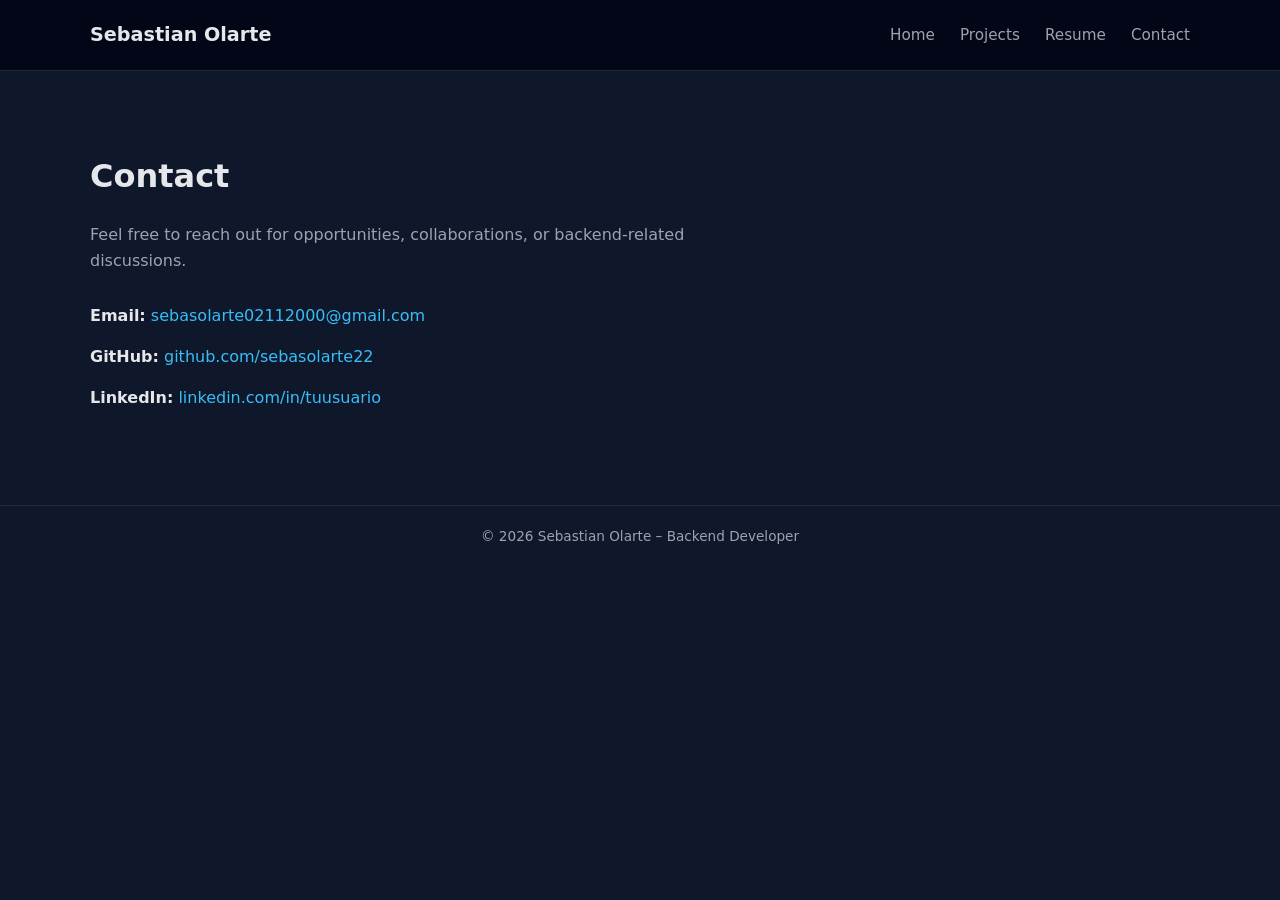
==== contact.html @ 6d6d3479 "initial portfolio" ====
<!DOCTYPE html>
<html lang="en">
<head>
  <meta charset="UTF-8" />
  <meta name="viewport" content="width=device-width, initial-scale=1.0" />
  <title>Contact | Sebastian Olarte</title>

  <link rel="stylesheet" href="css/main.css" />
</head>
<body>

  <!-- HEADER -->
  <header class="header">
    <div class="container header-content">
      <h1 class="logo">Sebastian Olarte</h1>

      <nav class="nav">
        <a href="index.html">Home</a>
        <a href="projects.html">Projects</a>
        <a href="resume.html">Resume</a>
        <a href="contact.html" class="active">Contact</a>
      </nav>
    </div>
  </header>

  <!-- CONTACT -->
  <section class="contact">
    <div class="container">
      <h2>Contact</h2>

      <p class="contact-text">
        Feel free to reach out for opportunities, collaborations,
        or backend-related discussions.
      </p>

      <ul class="contact-list">
        <li>
          <strong>Email:</strong>
          <a href="mailto:sebasolarte02112000@gmail.com">sebasolarte02112000@gmail.com</a>
        </li>
        <li>
          <strong>GitHub:</strong>
          <a href="https://github.com/sebasolarte22" target="_blank">
            github.com/sebasolarte22
          </a>

        </li>
        <li>
          <strong>LinkedIn:</strong>
          <a href="https://linkedin.com/in/tuusuario" target="_blank">
            linkedin.com/in/tuusuario
          </a>
        </li>
      </ul>
    </div>
  </section>

  <footer class="footer">
    <div class="container">
      <p>© 2026 Sebastian Olarte – Backend Developer</p>
    </div>
  </footer>

</body>
</html>
---- css/main.css ----
/* =========================
  RESET + BASE
========================= */
* {
  margin: 0;
  padding: 0;
  box-sizing: border-box;
}

body {
  font-family: system-ui, -apple-system, BlinkMacSystemFont, "Segoe UI", sans-serif;
  background-color: #0f172a;
  color: #e5e7eb;
  line-height: 1.6;
}

/* =========================
  CONTAINER
========================= */
.container {
  width: 90%;
  max-width: 1100px;
  margin: 0 auto;
}

/* =========================
  HEADER
========================= */
.header {
  background-color: #020617;
  border-bottom: 1px solid #1e293b;
}

.header-content {
  display: flex;
  justify-content: space-between;
  align-items: center;
  height: 70px;
}

.logo {
  font-size: 1.2rem;
  font-weight: 600;
  color: #e5e7eb;
}

/* =========================
  NAV
========================= */
.nav a {
  margin-left: 20px;
  text-decoration: none;
  color: #9ca3af;
  font-size: 0.95rem;
}

.nav a:hover {
  color: #38bdf8;
}

/* =========================
  LANGUAGE TOGGLE
========================= */
.lang-toggle button {
  background: none;
  border: 1px solid #1e293b;
  color: #9ca3af;
  padding: 4px 8px;
  margin-left: 5px;
  cursor: pointer;
  font-size: 0.8rem;
}

.lang-toggle button:hover {
  color: #38bdf8;
  border-color: #38bdf8;
}

/* =========================
  HERO
========================= */
.hero {
  padding: 100px 0;
}

.hero h2 {
  font-size: 2.5rem;
  margin-bottom: 20px;
}

.hero-text {
  max-width: 650px;
  font-size: 1.1rem;
  color: #e5e7eb;
  margin-bottom: 15px;
}

.hero-subtext {
  max-width: 650px;
  color: #9ca3af;
  margin-bottom: 30px;
}

/* =========================
  BUTTONS
========================= */
.btn {
  display: inline-block;
  padding: 10px 22px;
  border-radius: 6px;
  text-decoration: none;
  font-size: 0.95rem;
  margin-right: 10px;
}

.btn.primary {
  background-color: #38bdf8;
  color: #020617;
}

.btn.primary:hover {
  opacity: 0.9;
}

.btn.secondary {
  border: 1px solid #38bdf8;
  color: #38bdf8;
}

.btn.secondary:hover {
  background-color: #38bdf8;
  color: #020617;
}

/* =========================
  FOOTER
========================= */
.footer {
  border-top: 1px solid #1e293b;
  padding: 20px 0;
  text-align: center;
  color: #9ca3af;
  font-size: 0.85rem;
}

/* =========================
  LANGUAGE HANDLING
========================= */
.lang {
  display: none;
}

.lang.active {
  display: block
}

/* =========================
  PROJECTS
========================= */
.projects {
  padding: 80px 0;
}

.projects h2 {
  font-size: 2rem;
  margin-bottom: 40px;
}

.project-card {
  background-color: #020617;
  border: 1px solid #1e293b;
  border-radius: 8px;
  padding: 30px;
  margin-bottom: 30px;
}

.project-card h3 {
  margin-bottom: 15px;
}

.project-description {
  color: #e5e7eb;
  margin-bottom: 15px;
}

.project-tech {
  list-style: none;
  display: flex;
  flex-wrap: wrap;
  gap: 10px;
  margin-bottom: 15px;
}

.project-tech li {
  background-color: #0f172a;
  border: 1px solid #1e293b;
  padding: 5px 10px;
  font-size: 0.8rem;
  border-radius: 5px;
  color: #38bdf8;
}

.project-role {
  color: #9ca3af;
  margin-bottom: 15px;
}

.project-links a {
  margin-right: 10px;
}


/* =========================
  RESUME
========================= */
.resume {
  padding: 80px 0;
}

.resume h2 {
  font-size: 2rem;
  margin-bottom: 40px;
}

.resume-section {
  margin-bottom: 40px;
}

.resume-section h3 {
  margin-bottom: 15px;
  font-size: 1.2rem;
}

.skills-list {
  list-style: none;
  display: flex;
  flex-wrap: wrap;
  gap: 10px;
}

.skills-list li {
  background-color: #020617;
  border: 1px solid #1e293b;
  padding: 8px 12px;
  border-radius: 6px;
  font-size: 0.85rem;
  color: #38bdf8;
}

.experience-item h4 {
  margin-bottom: 5px;
}

.experience-item span {
  display: block;
  font-size: 0.85rem;
  color: #9ca3af;
  margin-bottom: 10px;
}

.experience-item ul {
  margin-left: 20px;
  color: #e5e7eb;
}

/* =========================
  CONTACT
========================= */
.contact {
  padding: 80px 0;
}

.contact h2 {
  font-size: 2rem;
  margin-bottom: 20px;
}

.contact-text {
  color: #9ca3af;
  margin-bottom: 30px;
  max-width: 600px;
}

.contact-list {
  list-style: none;
}

.contact-list li {
  margin-bottom: 15px;
  font-size: 1rem;
}

.contact-list a {
  color: #38bdf8;
  text-decoration: none;
}

.contact-list a:hover {
  text-decoration: underline;
}
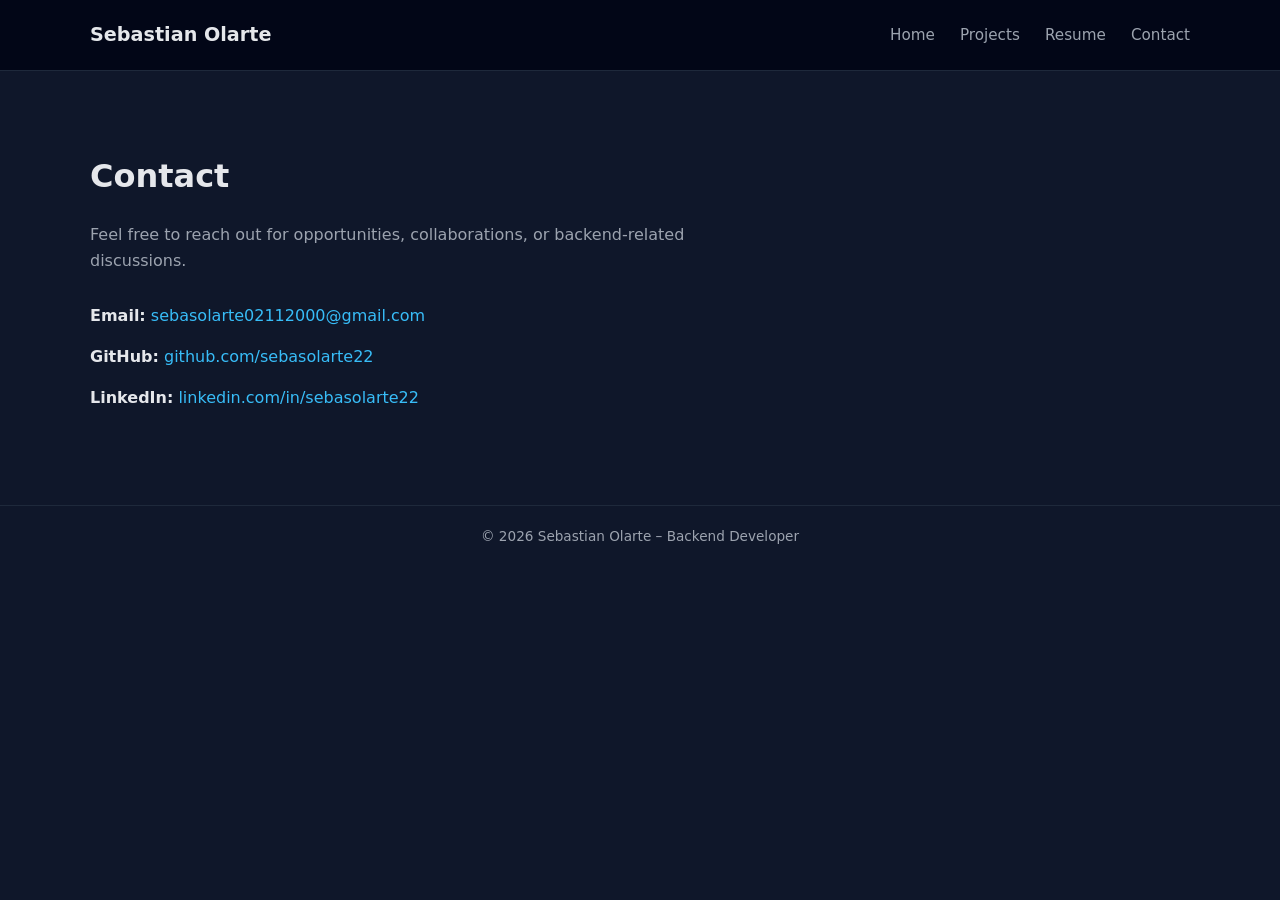
==== commit 41283948: "feat: all updated" ====
--- a/contact.html
+++ b/contact.html
@@ -47,8 +47,8 @@
         </li>
         <li>
           <strong>LinkedIn:</strong>
-          <a href="https://linkedin.com/in/tuusuario" target="_blank">
-            linkedin.com/in/tuusuario
+          <a href="https://www.linkedin.com/in/sebasolarte22/" target="_blank">
+            linkedin.com/in/sebasolarte22
           </a>
         </li>
       </ul>
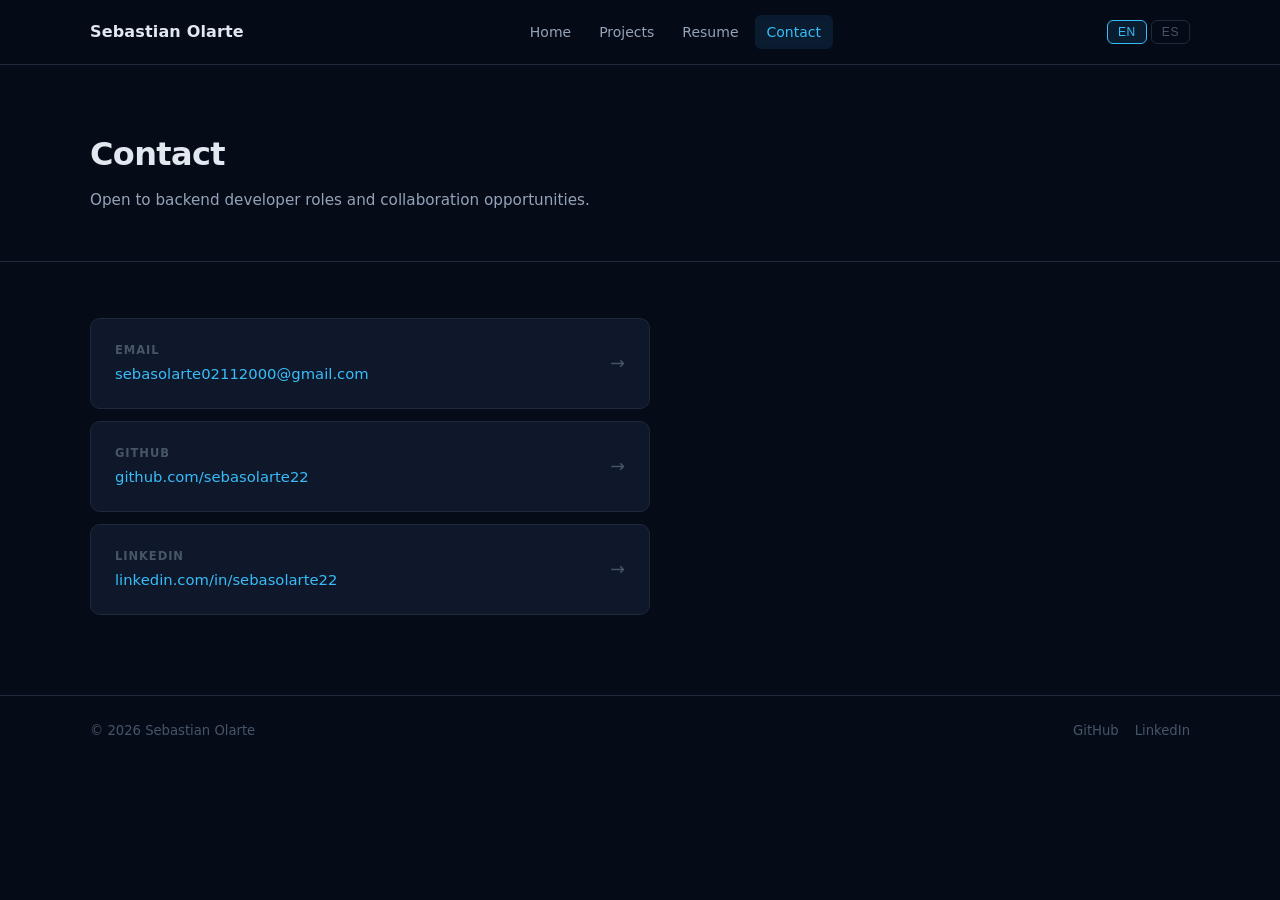
==== commit ed589e9d: "redesign: complete visual overhaul of portfolio - New design system with CSS custom properties (desi" ====
--- a/contact.html
+++ b/contact.html
@@ -4,62 +4,101 @@
   <meta charset="UTF-8" />
   <meta name="viewport" content="width=device-width, initial-scale=1.0" />
   <title>Contact | Sebastian Olarte</title>
-
   <link rel="stylesheet" href="css/main.css" />
+  <link rel="stylesheet" href="css/responsive.css" />
 </head>
 <body>
 
-  <!-- HEADER -->
   <header class="header">
     <div class="container header-content">
-      <h1 class="logo">Sebastian Olarte</h1>
-
+      <span class="logo">Sebastian Olarte</span>
       <nav class="nav">
         <a href="index.html">Home</a>
         <a href="projects.html">Projects</a>
         <a href="resume.html">Resume</a>
         <a href="contact.html" class="active">Contact</a>
       </nav>
+      <div class="lang-toggle">
+        <button data-lang="en">EN</button>
+        <button data-lang="es">ES</button>
+      </div>
     </div>
   </header>
 
-  <!-- CONTACT -->
-  <section class="contact">
+  <div class="page-header">
     <div class="container">
-      <h2>Contact</h2>
 
-      <p class="contact-text">
-        Feel free to reach out for opportunities, collaborations,
-        or backend-related discussions.
-      </p>
+      <div class="lang lang-en active">
+        <h2>Contact</h2>
+        <p>Open to backend developer roles and collaboration opportunities.</p>
+      </div>
 
-      <ul class="contact-list">
-        <li>
-          <strong>Email:</strong>
-          <a href="mailto:sebasolarte02112000@gmail.com">sebasolarte02112000@gmail.com</a>
-        </li>
-        <li>
-          <strong>GitHub:</strong>
-          <a href="https://github.com/sebasolarte22" target="_blank">
-            github.com/sebasolarte22
-          </a>
+      <div class="lang lang-es">
+        <h2>Contacto</h2>
+        <p>Abierto a roles de desarrollador backend y oportunidades de colaboracion.</p>
+      </div>
 
-        </li>
-        <li>
-          <strong>LinkedIn:</strong>
-          <a href="https://www.linkedin.com/in/sebasolarte22/" target="_blank">
-            linkedin.com/in/sebasolarte22
-          </a>
-        </li>
-      </ul>
+    </div>
+  </div>
+
+  <section class="contact-page">
+    <div class="container">
+
+      <div class="lang lang-en active">
+        <p class="contact-intro">
+          Feel free to reach out for job opportunities, project collaborations or backend-related discussions.
+          I am available via email and professional networks below.
+        </p>
+      </div>
+
+      <div class="lang lang-es">
+        <p class="contact-intro">
+          No dudes en comunicarte para oportunidades laborales, colaboraciones en proyectos o discusiones sobre backend.
+          Estoy disponible por correo electronico y en las redes profesionales indicadas.
+        </p>
+      </div>
+
+      <div class="contact-cards">
+
+        <a href="mailto:sebasolarte02112000@gmail.com" class="contact-card">
+          <div class="contact-card-content">
+            <span class="contact-type">Email</span>
+            <span class="contact-value">sebasolarte02112000@gmail.com</span>
+          </div>
+          <span class="contact-arrow">&#8594;</span>
+        </a>
+
+        <a href="https://github.com/sebasolarte22" target="_blank" rel="noopener noreferrer" class="contact-card">
+          <div class="contact-card-content">
+            <span class="contact-type">GitHub</span>
+            <span class="contact-value">github.com/sebasolarte22</span>
+          </div>
+          <span class="contact-arrow">&#8594;</span>
+        </a>
+
+        <a href="https://www.linkedin.com/in/sebasolarte22/" target="_blank" rel="noopener noreferrer" class="contact-card">
+          <div class="contact-card-content">
+            <span class="contact-type">LinkedIn</span>
+            <span class="contact-value">linkedin.com/in/sebasolarte22</span>
+          </div>
+          <span class="contact-arrow">&#8594;</span>
+        </a>
+
+      </div>
+
     </div>
   </section>
 
   <footer class="footer">
-    <div class="container">
-      <p>© 2026 Sebastian Olarte – Backend Developer</p>
+    <div class="container footer-inner">
+      <span class="footer-copy">© 2026 Sebastian Olarte</span>
+      <div class="footer-links">
+        <a href="https://github.com/sebasolarte22" target="_blank" rel="noopener noreferrer">GitHub</a>
+        <a href="https://www.linkedin.com/in/sebasolarte22/" target="_blank" rel="noopener noreferrer">LinkedIn</a>
+      </div>
     </div>
   </footer>
 
+  <script src="js/lang.js"></script>
 </body>
 </html>
--- a/css/main.css
+++ b/css/main.css
@@ -1,17 +1,61 @@
+/* =========================
+  DESIGN TOKENS
+========================= */
+:root {
+  --bg: #060b18;
+  --surface: #0c1325;
+  --card: #0f172a;
+  --card-hover: #131d30;
+  --border: #1e293b;
+  --border-hover: #2a3f5f;
+  --text: #e2e8f0;
+  --text-secondary: #94a3b8;
+  --text-muted: #475569;
+  --accent: #38bdf8;
+  --accent-soft: rgba(56, 189, 248, 0.1);
+  --accent-hover: #7dd3fc;
+  --green: #4ade80;
+  --green-soft: rgba(74, 222, 128, 0.1);
+  --radius: 10px;
+  --radius-sm: 6px;
+}
+
 /* =========================
   RESET + BASE
 ========================= */
-* {
+*,
+*::before,
+*::after {
   margin: 0;
   padding: 0;
   box-sizing: border-box;
 }
 
+html {
+  scroll-behavior: smooth;
+}
+
 body {
-  font-family: system-ui, -apple-system, BlinkMacSystemFont, "Segoe UI", sans-serif;
-  background-color: #0f172a;
-  color: #e5e7eb;
+  font-family: system-ui, -apple-system, BlinkMacSystemFont, "Segoe UI", Roboto, sans-serif;
+  background-color: var(--bg);
+  color: var(--text);
   line-height: 1.6;
+  -webkit-font-smoothing: antialiased;
+  -moz-osx-font-smoothing: grayscale;
+}
+
+a {
+  color: inherit;
+  text-decoration: none;
+}
+
+ul {
+  list-style: none;
+}
+
+img {
+  display: block;
+  max-width: 100%;
 }
 
 /* =========================
@@ -27,78 +71,102 @@
   HEADER
 ========================= */
 .header {
-  background-color: #020617;
-  border-bottom: 1px solid #1e293b;
+  position: sticky;
+  top: 0;
+  z-index: 100;
+  background-color: rgba(6, 11, 24, 0.8);
+  border-bottom: 1px solid var(--border);
+  backdrop-filter: blur(12px);
+  -webkit-backdrop-filter: blur(12px);
 }
 
 .header-content {
   display: flex;
   justify-content: space-between;
   align-items: center;
-  height: 70px;
+  height: 64px;
+  gap: 24px;
 }
 
 .logo {
-  font-size: 1.2rem;
+  font-size: 1rem;
   font-weight: 600;
-  color: #e5e7eb;
+  color: var(--text);
+  letter-spacing: 0.01em;
+  white-space: nowrap;
+  flex-shrink: 0;
 }
 
 /* =========================
   NAV
 ========================= */
+.nav {
+  display: flex;
+  align-items: center;
+  gap: 4px;
+}
+
 .nav a {
-  margin-left: 20px;
-  text-decoration: none;
-  color: #9ca3af;
-  font-size: 0.95rem;
+  padding: 6px 12px;
+  border-radius: var(--radius-sm);
+  font-size: 0.875rem;
+  color: var(--text-secondary);
+  transition: color 0.2s, background-color 0.2s;
 }
 
 .nav a:hover {
-  color: #38bdf8;
+  color: var(--text);
+  background-color: rgba(255, 255, 255, 0.04);
+}
+
+.nav a.active {
+  color: var(--accent);
+  background-color: var(--accent-soft);
 }
 
 /* =========================
   LANGUAGE TOGGLE
 ========================= */
+.lang-toggle {
+  display: flex;
+  align-items: center;
+  gap: 4px;
+  flex-shrink: 0;
+}
+
 .lang-toggle button {
   background: none;
-  border: 1px solid #1e293b;
-  color: #9ca3af;
-  padding: 4px 8px;
-  margin-left: 5px;
+  border: 1px solid var(--border);
+  color: var(--text-muted);
+  padding: 4px 10px;
+  border-radius: var(--radius-sm);
   cursor: pointer;
-  font-size: 0.8rem;
+  font-size: 0.75rem;
+  font-weight: 500;
+  letter-spacing: 0.05em;
+  transition: color 0.2s, border-color 0.2s, background-color 0.2s;
 }
 
 .lang-toggle button:hover {
-  color: #38bdf8;
-  border-color: #38bdf8;
-}
-
-/* =========================
-  HERO
-========================= */
-.hero {
-  padding: 100px 0;
-}
-
-.hero h2 {
-  font-size: 2.5rem;
-  margin-bottom: 20px;
-}
-
-.hero-text {
-  max-width: 650px;
-  font-size: 1.1rem;
-  color: #e5e7eb;
-  margin-bottom: 15px;
-}
-
-.hero-subtext {
-  max-width: 650px;
-  color: #9ca3af;
-  margin-bottom: 30px;
+  color: var(--accent);
+  border-color: var(--accent);
+}
+
+.lang-toggle button.active {
+  color: var(--accent);
+  border-color: var(--accent);
+  background-color: var(--accent-soft);
+}
+
+/* =========================
+  LANGUAGE HANDLING
+========================= */
+.lang {
+  display: none;
+}
+
+.lang.active {
+  display: block;
 }
 
 /* =========================
@@ -106,195 +174,834 @@
 ========================= */
 .btn {
   display: inline-block;
-  padding: 10px 22px;
-  border-radius: 6px;
-  text-decoration: none;
+  padding: 9px 20px;
+  border-radius: var(--radius-sm);
+  font-size: 0.875rem;
+  font-weight: 500;
+  cursor: pointer;
+  transition: all 0.2s;
+  white-space: nowrap;
+}
+
+.btn.primary {
+  background-color: var(--accent);
+  color: #020617;
+}
+
+.btn.primary:hover {
+  background-color: var(--accent-hover);
+}
+
+.btn.secondary {
+  border: 1px solid var(--border-hover);
+  color: var(--text-secondary);
+  background-color: transparent;
+}
+
+.btn.secondary:hover {
+  border-color: var(--accent);
+  color: var(--accent);
+  background-color: var(--accent-soft);
+}
+
+/* =========================
+  BADGE
+========================= */
+.badge {
+  display: inline-flex;
+  align-items: center;
+  gap: 6px;
+  padding: 5px 12px;
+  border-radius: 999px;
+  font-size: 0.75rem;
+  font-weight: 500;
+  border: 1px solid var(--border-hover);
+  background-color: var(--surface);
+  color: var(--text-secondary);
+  letter-spacing: 0.02em;
+}
+
+.badge .dot {
+  width: 6px;
+  height: 6px;
+  border-radius: 50%;
+  background-color: var(--green);
+  animation: pulse 2s ease-in-out infinite;
+}
+
+/* =========================
+  HERO
+========================= */
+.hero {
+  padding: 96px 0 80px;
+}
+
+.hero-grid {
+  display: grid;
+  grid-template-columns: 1fr 420px;
+  align-items: center;
+  gap: 64px;
+}
+
+.hero-text-col {
+  display: flex;
+  flex-direction: column;
+  gap: 20px;
+}
+
+.hero h1 {
+  font-size: 3rem;
+  font-weight: 700;
+  line-height: 1.15;
+  letter-spacing: -0.02em;
+  background: linear-gradient(135deg, #f1f5f9 0%, #38bdf8 55%, #818cf8 100%);
+  -webkit-background-clip: text;
+  -webkit-text-fill-color: transparent;
+  background-clip: text;
+}
+
+.hero-lead {
+  font-size: 1.075rem;
+  color: var(--text);
+  max-width: 520px;
+  line-height: 1.65;
+}
+
+.hero-sub {
+  font-size: 0.925rem;
+  color: var(--text-secondary);
+  max-width: 520px;
+  line-height: 1.7;
+}
+
+.hero-actions {
+  display: flex;
+  align-items: center;
+  gap: 12px;
+  flex-wrap: wrap;
+}
+
+.tech-tags {
+  display: flex;
+  flex-wrap: wrap;
+  gap: 8px;
+}
+
+.tech-tag {
+  font-size: 0.75rem;
+  color: var(--text-muted);
+  background-color: var(--surface);
+  border: 1px solid var(--border);
+  border-radius: var(--radius-sm);
+  padding: 3px 9px;
+}
+
+/* =========================
+  API CARD (hero visual)
+========================= */
+.hero-visual {
+  display: flex;
+  align-items: center;
+  justify-content: center;
+}
+
+.api-card {
+  background-color: var(--card);
+  border: 1px solid var(--border);
+  border-radius: var(--radius);
+  width: 100%;
+  max-width: 400px;
+  overflow: hidden;
+  box-shadow: 0 24px 64px rgba(0, 0, 0, 0.4), 0 0 0 1px rgba(56, 189, 248, 0.06);
+}
+
+.api-card-header {
+  display: flex;
+  align-items: center;
+  gap: 10px;
+  padding: 14px 18px;
+  border-bottom: 1px solid var(--border);
+  background-color: rgba(255, 255, 255, 0.02);
+}
+
+.api-card-dots {
+  display: flex;
+  gap: 6px;
+}
+
+.api-card-dots span {
+  width: 11px;
+  height: 11px;
+  border-radius: 50%;
+}
+
+.api-card-dots .dot-red { background-color: #f87171; }
+.api-card-dots .dot-yellow { background-color: #fbbf24; }
+.api-card-dots .dot-green { background-color: #4ade80; }
+
+.api-card-title {
+  font-size: 0.8rem;
+  color: var(--text-muted);
+  font-family: "SF Mono", "Fira Code", "Cascadia Code", monospace;
+  margin-left: 4px;
+}
+
+.api-card-body {
+  padding: 20px 18px;
+  display: flex;
+  flex-direction: column;
+  gap: 14px;
+}
+
+.api-stat-row {
+  display: flex;
+  justify-content: space-between;
+  align-items: center;
+  padding-bottom: 14px;
+  border-bottom: 1px solid var(--border);
+}
+
+.api-stat-row:last-child {
+  border-bottom: none;
+  padding-bottom: 0;
+}
+
+.api-stat-label {
+  font-size: 0.8rem;
+  color: var(--text-muted);
+  font-family: "SF Mono", "Fira Code", "Cascadia Code", monospace;
+}
+
+.api-stat-value {
+  font-size: 0.875rem;
+  font-weight: 600;
+  color: var(--text);
+  font-family: "SF Mono", "Fira Code", "Cascadia Code", monospace;
+}
+
+.api-stat-value.live {
+  color: var(--green);
+}
+
+.api-stat-value.docs-link {
+  color: var(--accent);
+}
+
+.api-card-footer {
+  padding: 14px 18px;
+  border-top: 1px solid var(--border);
+  display: flex;
+  align-items: center;
+  gap: 8px;
+  background-color: rgba(255, 255, 255, 0.015);
+}
+
+.api-pill {
+  font-size: 0.72rem;
+  padding: 3px 10px;
+  border-radius: 999px;
+  font-weight: 500;
+}
+
+.api-pill.live {
+  background-color: var(--green-soft);
+  color: var(--green);
+  border: 1px solid rgba(74, 222, 128, 0.25);
+}
+
+.api-pill.docs {
+  background-color: var(--accent-soft);
+  color: var(--accent);
+  border: 1px solid rgba(56, 189, 248, 0.25);
+}
+
+/* =========================
+  FEATURES SECTION
+========================= */
+.features {
+  padding: 64px 0 80px;
+  border-top: 1px solid var(--border);
+}
+
+.features-grid {
+  display: grid;
+  grid-template-columns: repeat(3, 1fr);
+  gap: 20px;
+}
+
+.feature-card {
+  background-color: var(--card);
+  border: 1px solid var(--border);
+  border-radius: var(--radius);
+  padding: 28px 24px;
+  transition: border-color 0.2s, background-color 0.2s, transform 0.2s;
+}
+
+.feature-card:hover {
+  border-color: var(--border-hover);
+  background-color: var(--card-hover);
+  transform: translateY(-3px);
+}
+
+.feature-icon {
+  width: 40px;
+  height: 40px;
+  border-radius: var(--radius-sm);
+  background-color: var(--accent-soft);
+  border: 1px solid rgba(56, 189, 248, 0.2);
+  display: flex;
+  align-items: center;
+  justify-content: center;
+  margin-bottom: 16px;
+}
+
+.feature-icon svg {
+  width: 18px;
+  height: 18px;
+  stroke: var(--accent);
+  fill: none;
+  stroke-width: 1.75;
+  stroke-linecap: round;
+  stroke-linejoin: round;
+}
+
+.feature-card h3 {
+  font-size: 0.975rem;
+  font-weight: 600;
+  color: var(--text);
+  margin-bottom: 8px;
+}
+
+.feature-card p {
+  font-size: 0.85rem;
+  color: var(--text-secondary);
+  line-height: 1.65;
+}
+
+/* =========================
+  PAGE HEADER
+========================= */
+.page-header {
+  padding: 64px 0 48px;
+  border-bottom: 1px solid var(--border);
+}
+
+.page-header h2 {
+  font-size: 2rem;
+  font-weight: 700;
+  letter-spacing: -0.02em;
+  color: var(--text);
+  margin-bottom: 8px;
+}
+
+.page-header p {
+  color: var(--text-secondary);
   font-size: 0.95rem;
-  margin-right: 10px;
-}
-
-.btn.primary {
-  background-color: #38bdf8;
-  color: #020617;
-}
-
-.btn.primary:hover {
-  opacity: 0.9;
-}
-
-.btn.secondary {
-  border: 1px solid #38bdf8;
-  color: #38bdf8;
-}
-
-.btn.secondary:hover {
-  background-color: #38bdf8;
-  color: #020617;
+}
+
+/* =========================
+  PROJECTS PAGE
+========================= */
+.projects {
+  padding: 56px 0 80px;
+}
+
+.project-featured {
+  position: relative;
+  background-color: var(--card);
+  border: 1px solid var(--border);
+  border-radius: var(--radius);
+  padding: 36px 32px;
+  margin-bottom: 40px;
+  overflow: hidden;
+  transition: border-color 0.2s, transform 0.2s;
+}
+
+.project-featured::before {
+  content: "";
+  display: block;
+  position: absolute;
+  top: 0;
+  left: 0;
+  right: 0;
+  height: 3px;
+  background: linear-gradient(90deg, #38bdf8, #818cf8);
+}
+
+.project-featured:hover {
+  border-color: var(--border-hover);
+  transform: translateY(-2px);
+}
+
+.project-featured-top {
+  display: flex;
+  align-items: center;
+  gap: 12px;
+  margin-bottom: 16px;
+}
+
+.project-featured h3 {
+  font-size: 1.35rem;
+  font-weight: 700;
+  color: var(--text);
+}
+
+.project-featured > p {
+  color: var(--text-secondary);
+  font-size: 0.925rem;
+  margin-bottom: 28px;
+  max-width: 760px;
+  line-height: 1.65;
+}
+
+.project-body {
+  display: grid;
+  grid-template-columns: 1fr 1fr;
+  gap: 32px;
+  margin-bottom: 28px;
+}
+
+.project-features {
+  display: flex;
+  flex-direction: column;
+  gap: 10px;
+}
+
+.project-features h4 {
+  font-size: 0.775rem;
+  font-weight: 600;
+  color: var(--text-muted);
+  text-transform: uppercase;
+  letter-spacing: 0.08em;
+  margin-bottom: 4px;
+}
+
+.project-features li {
+  font-size: 0.85rem;
+  color: var(--text-secondary);
+  padding-left: 18px;
+  position: relative;
+  line-height: 1.5;
+}
+
+.project-features li::before {
+  content: "\2192";
+  position: absolute;
+  left: 0;
+  color: var(--accent);
+  font-size: 0.8rem;
+}
+
+.project-metrics {
+  display: flex;
+  flex-direction: column;
+  gap: 16px;
+}
+
+.project-metrics h4 {
+  font-size: 0.775rem;
+  font-weight: 600;
+  color: var(--text-muted);
+  text-transform: uppercase;
+  letter-spacing: 0.08em;
+  margin-bottom: 4px;
+}
+
+.metrics-row {
+  display: flex;
+  gap: 20px;
+}
+
+.metric {
+  background-color: var(--surface);
+  border: 1px solid var(--border);
+  border-radius: var(--radius-sm);
+  padding: 16px 20px;
+  flex: 1;
+  text-align: center;
+}
+
+.metric-value {
+  font-size: 1.75rem;
+  font-weight: 700;
+  color: var(--accent);
+  display: block;
+  line-height: 1;
+  margin-bottom: 4px;
+}
+
+.metric-label {
+  font-size: 0.72rem;
+  color: var(--text-muted);
+  text-transform: uppercase;
+  letter-spacing: 0.06em;
+}
+
+.project-tech-tags {
+  display: flex;
+  flex-wrap: wrap;
+  gap: 8px;
+  margin-bottom: 24px;
+}
+
+.project-tech-tags li {
+  font-size: 0.775rem;
+  color: var(--accent);
+  background-color: var(--accent-soft);
+  border: 1px solid rgba(56, 189, 248, 0.2);
+  padding: 3px 10px;
+  border-radius: var(--radius-sm);
+}
+
+.project-links {
+  display: flex;
+  align-items: center;
+  gap: 12px;
+  flex-wrap: wrap;
+}
+
+/* STATUS BADGES */
+.status-badge {
+  display: inline-flex;
+  align-items: center;
+  gap: 6px;
+  font-size: 0.72rem;
+  font-weight: 600;
+  padding: 3px 10px;
+  border-radius: 999px;
+  letter-spacing: 0.04em;
+  text-transform: uppercase;
+}
+
+.status-badge.live {
+  background-color: var(--green-soft);
+  color: var(--green);
+  border: 1px solid rgba(74, 222, 128, 0.25);
+}
+
+.status-badge.live .pulse-dot {
+  width: 6px;
+  height: 6px;
+  border-radius: 50%;
+  background-color: var(--green);
+  animation: pulse 2s ease-in-out infinite;
+}
+
+.status-badge.local {
+  background-color: rgba(71, 85, 105, 0.15);
+  color: var(--text-muted);
+  border: 1px solid rgba(71, 85, 105, 0.3);
+}
+
+/* PROJECTS GRID */
+.projects-grid {
+  display: grid;
+  grid-template-columns: repeat(2, 1fr);
+  gap: 20px;
+}
+
+.project-card {
+  background-color: var(--card);
+  border: 1px solid var(--border);
+  border-radius: var(--radius);
+  padding: 28px 24px;
+  display: flex;
+  flex-direction: column;
+  gap: 16px;
+  transition: border-color 0.2s, background-color 0.2s, transform 0.2s;
+}
+
+.project-card:hover {
+  border-color: var(--border-hover);
+  background-color: var(--card-hover);
+  transform: translateY(-3px);
+}
+
+.project-card-top {
+  display: flex;
+  align-items: center;
+  gap: 10px;
+}
+
+.project-card h3 {
+  font-size: 1.05rem;
+  font-weight: 600;
+  color: var(--text);
+}
+
+.project-card p {
+  font-size: 0.875rem;
+  color: var(--text-secondary);
+  line-height: 1.65;
+  flex: 1;
+}
+
+/* =========================
+  RESUME PAGE
+========================= */
+.resume-page {
+  padding: 56px 0 80px;
+}
+
+.resume-block {
+  margin-bottom: 48px;
+}
+
+.resume-block-title {
+  font-size: 0.75rem;
+  font-weight: 600;
+  text-transform: uppercase;
+  letter-spacing: 0.1em;
+  color: var(--text-muted);
+  margin-bottom: 20px;
+  padding-bottom: 10px;
+  border-bottom: 1px solid var(--border);
+}
+
+.profile-text {
+  color: var(--text-secondary);
+  font-size: 0.925rem;
+  line-height: 1.75;
+  max-width: 700px;
+}
+
+/* SKILL GROUPS */
+.skill-groups {
+  display: flex;
+  flex-direction: column;
+  gap: 16px;
+}
+
+.skill-group {
+  display: flex;
+  align-items: flex-start;
+  gap: 24px;
+}
+
+.skill-group-label {
+  font-size: 0.8rem;
+  color: var(--text-muted);
+  width: 180px;
+  flex-shrink: 0;
+  padding-top: 4px;
+  font-weight: 500;
+}
+
+.skill-chips {
+  display: flex;
+  flex-wrap: wrap;
+  gap: 8px;
+  flex: 1;
+}
+
+.chip {
+  font-size: 0.8rem;
+  color: var(--text-secondary);
+  background-color: var(--surface);
+  border: 1px solid var(--border);
+  padding: 4px 12px;
+  border-radius: var(--radius-sm);
+}
+
+.chip.primary {
+  color: var(--accent);
+  background-color: var(--accent-soft);
+  border-color: rgba(56, 189, 248, 0.25);
+  font-weight: 500;
+}
+
+/* EXPERIENCE */
+.experience-item {
+  background-color: var(--card);
+  border: 1px solid var(--border);
+  border-radius: var(--radius);
+  padding: 28px 24px;
+}
+
+.experience-item h4 {
+  font-size: 1rem;
+  font-weight: 600;
+  color: var(--text);
+  margin-bottom: 4px;
+}
+
+.experience-meta {
+  display: block;
+  font-size: 0.825rem;
+  color: var(--accent);
+  margin-bottom: 16px;
+}
+
+.experience-list {
+  list-style: disc;
+  margin-left: 20px;
+  display: flex;
+  flex-direction: column;
+  gap: 8px;
+}
+
+.experience-list li {
+  font-size: 0.875rem;
+  color: var(--text-secondary);
+  line-height: 1.6;
+}
+
+/* EDUCATION */
+.education-card {
+  background-color: var(--card);
+  border: 1px solid var(--border);
+  border-radius: var(--radius);
+  padding: 24px;
+}
+
+.education-card h4 {
+  font-size: 0.975rem;
+  font-weight: 600;
+  color: var(--text);
+  margin-bottom: 4px;
+}
+
+.education-card span {
+  font-size: 0.85rem;
+  color: var(--text-muted);
+}
+
+/* LANGUAGES */
+.languages-list {
+  display: flex;
+  flex-direction: column;
+  gap: 10px;
+}
+
+.language-item {
+  display: flex;
+  align-items: center;
+  gap: 12px;
+}
+
+.language-name {
+  font-size: 0.9rem;
+  color: var(--text);
+  font-weight: 500;
+  width: 100px;
+}
+
+.language-level {
+  font-size: 0.825rem;
+  color: var(--text-muted);
+}
+
+/* =========================
+  CONTACT PAGE
+========================= */
+.contact-page {
+  padding: 56px 0 80px;
+}
+
+.contact-intro {
+  color: var(--text-secondary);
+  font-size: 0.95rem;
+  margin-bottom: 40px;
+  max-width: 560px;
+  line-height: 1.7;
+}
+
+.contact-cards {
+  display: flex;
+  flex-direction: column;
+  gap: 12px;
+}
+
+.contact-card {
+  display: flex;
+  align-items: center;
+  justify-content: space-between;
+  background-color: var(--card);
+  border: 1px solid var(--border);
+  border-radius: var(--radius);
+  padding: 22px 24px;
+  transition: border-color 0.2s, background-color 0.2s, transform 0.2s;
+  max-width: 560px;
+}
+
+.contact-card:hover {
+  border-color: var(--border-hover);
+  background-color: var(--card-hover);
+  transform: translateX(4px);
+}
+
+.contact-card-content {
+  display: flex;
+  flex-direction: column;
+  gap: 3px;
+}
+
+.contact-type {
+  font-size: 0.72rem;
+  font-weight: 600;
+  text-transform: uppercase;
+  letter-spacing: 0.08em;
+  color: var(--text-muted);
+}
+
+.contact-value {
+  font-size: 0.925rem;
+  color: var(--accent);
+  font-weight: 500;
+}
+
+.contact-arrow {
+  color: var(--text-muted);
+  font-size: 1.1rem;
+  transition: color 0.2s, transform 0.2s;
+  flex-shrink: 0;
+}
+
+.contact-card:hover .contact-arrow {
+  color: var(--accent);
+  transform: translateX(3px);
 }
 
 /* =========================
   FOOTER
 ========================= */
 .footer {
-  border-top: 1px solid #1e293b;
-  padding: 20px 0;
-  text-align: center;
-  color: #9ca3af;
-  font-size: 0.85rem;
-}
-
-/* =========================
-  LANGUAGE HANDLING
-========================= */
-.lang {
-  display: none;
-}
-
-.lang.active {
-  display: block
-}
-
-/* =========================
-  PROJECTS
-========================= */
-.projects {
-  padding: 80px 0;
-}
-
-.projects h2 {
-  font-size: 2rem;
-  margin-bottom: 40px;
-}
-
-.project-card {
-  background-color: #020617;
-  border: 1px solid #1e293b;
-  border-radius: 8px;
-  padding: 30px;
-  margin-bottom: 30px;
-}
-
-.project-card h3 {
-  margin-bottom: 15px;
-}
-
-.project-description {
-  color: #e5e7eb;
-  margin-bottom: 15px;
-}
-
-.project-tech {
-  list-style: none;
-  display: flex;
-  flex-wrap: wrap;
-  gap: 10px;
-  margin-bottom: 15px;
-}
-
-.project-tech li {
-  background-color: #0f172a;
-  border: 1px solid #1e293b;
-  padding: 5px 10px;
-  font-size: 0.8rem;
-  border-radius: 5px;
-  color: #38bdf8;
-}
-
-.project-role {
-  color: #9ca3af;
-  margin-bottom: 15px;
-}
-
-.project-links a {
-  margin-right: 10px;
-}
-
-
-/* =========================
-  RESUME
-========================= */
-.resume {
-  padding: 80px 0;
-}
-
-.resume h2 {
-  font-size: 2rem;
-  margin-bottom: 40px;
-}
-
-.resume-section {
-  margin-bottom: 40px;
-}
-
-.resume-section h3 {
-  margin-bottom: 15px;
-  font-size: 1.2rem;
-}
-
-.skills-list {
-  list-style: none;
-  display: flex;
-  flex-wrap: wrap;
-  gap: 10px;
-}
-
-.skills-list li {
-  background-color: #020617;
-  border: 1px solid #1e293b;
-  padding: 8px 12px;
-  border-radius: 6px;
-  font-size: 0.85rem;
-  color: #38bdf8;
-}
-
-.experience-item h4 {
-  margin-bottom: 5px;
-}
-
-.experience-item span {
-  display: block;
-  font-size: 0.85rem;
-  color: #9ca3af;
-  margin-bottom: 10px;
-}
-
-.experience-item ul {
-  margin-left: 20px;
-  color: #e5e7eb;
-}
-
-/* =========================
-  CONTACT
-========================= */
-.contact {
-  padding: 80px 0;
-}
-
-.contact h2 {
-  font-size: 2rem;
-  margin-bottom: 20px;
-}
-
-.contact-text {
-  color: #9ca3af;
-  margin-bottom: 30px;
-  max-width: 600px;
-}
-
-.contact-list {
-  list-style: none;
-}
-
-.contact-list li {
-  margin-bottom: 15px;
-  font-size: 1rem;
-}
-
-.contact-list a {
-  color: #38bdf8;
-  text-decoration: none;
-}
-
-.contact-list a:hover {
-  text-decoration: underline;
-}
+  border-top: 1px solid var(--border);
+  padding: 24px 0;
+}
+
+.footer-inner {
+  display: flex;
+  align-items: center;
+  justify-content: space-between;
+  gap: 16px;
+}
+
+.footer-copy {
+  font-size: 0.825rem;
+  color: var(--text-muted);
+}
+
+.footer-links {
+  display: flex;
+  align-items: center;
+  gap: 16px;
+}
+
+.footer-links a {
+  font-size: 0.825rem;
+  color: var(--text-muted);
+  transition: color 0.2s;
+}
+
+.footer-links a:hover {
+  color: var(--accent);
+}
+
+/* =========================
+  ANIMATIONS
+========================= */
+@keyframes pulse {
+  0%, 100% { opacity: 1; }
+  50% { opacity: 0.5; }
+}
--- a/css/responsive.css
+++ b/css/responsive.css
@@ -0,0 +1,91 @@
+/* =========================
+  RESPONSIVE — 900px
+========================= */
+@media (max-width: 900px) {
+  .hero-grid {
+    grid-template-columns: 1fr;
+    gap: 48px;
+  }
+
+  .hero-visual {
+    display: none;
+  }
+
+  .features-grid {
+    grid-template-columns: 1fr;
+    gap: 16px;
+  }
+
+  .projects-grid {
+    grid-template-columns: 1fr;
+  }
+
+  .project-body {
+    grid-template-columns: 1fr;
+    gap: 24px;
+  }
+
+  .skill-group {
+    flex-direction: column;
+    gap: 10px;
+  }
+
+  .skill-group-label {
+    width: auto;
+  }
+}
+
+/* =========================
+  RESPONSIVE — 640px
+========================= */
+@media (max-width: 640px) {
+  .hero {
+    padding: 64px 0 56px;
+  }
+
+  .hero h1 {
+    font-size: 2rem;
+  }
+
+  .hero-actions {
+    flex-direction: column;
+    align-items: flex-start;
+  }
+
+  .hero-actions .btn {
+    width: 100%;
+    text-align: center;
+  }
+
+  .page-header {
+    padding: 48px 0 32px;
+  }
+
+  .page-header h2 {
+    font-size: 1.5rem;
+  }
+
+  .project-featured {
+    padding: 24px 20px;
+  }
+
+  .metrics-row {
+    flex-direction: column;
+    gap: 12px;
+  }
+
+  .footer-inner {
+    flex-direction: column;
+    align-items: flex-start;
+    gap: 12px;
+  }
+
+  .header-content {
+    gap: 12px;
+  }
+
+  .nav a {
+    padding: 6px 8px;
+    font-size: 0.8rem;
+  }
+}
